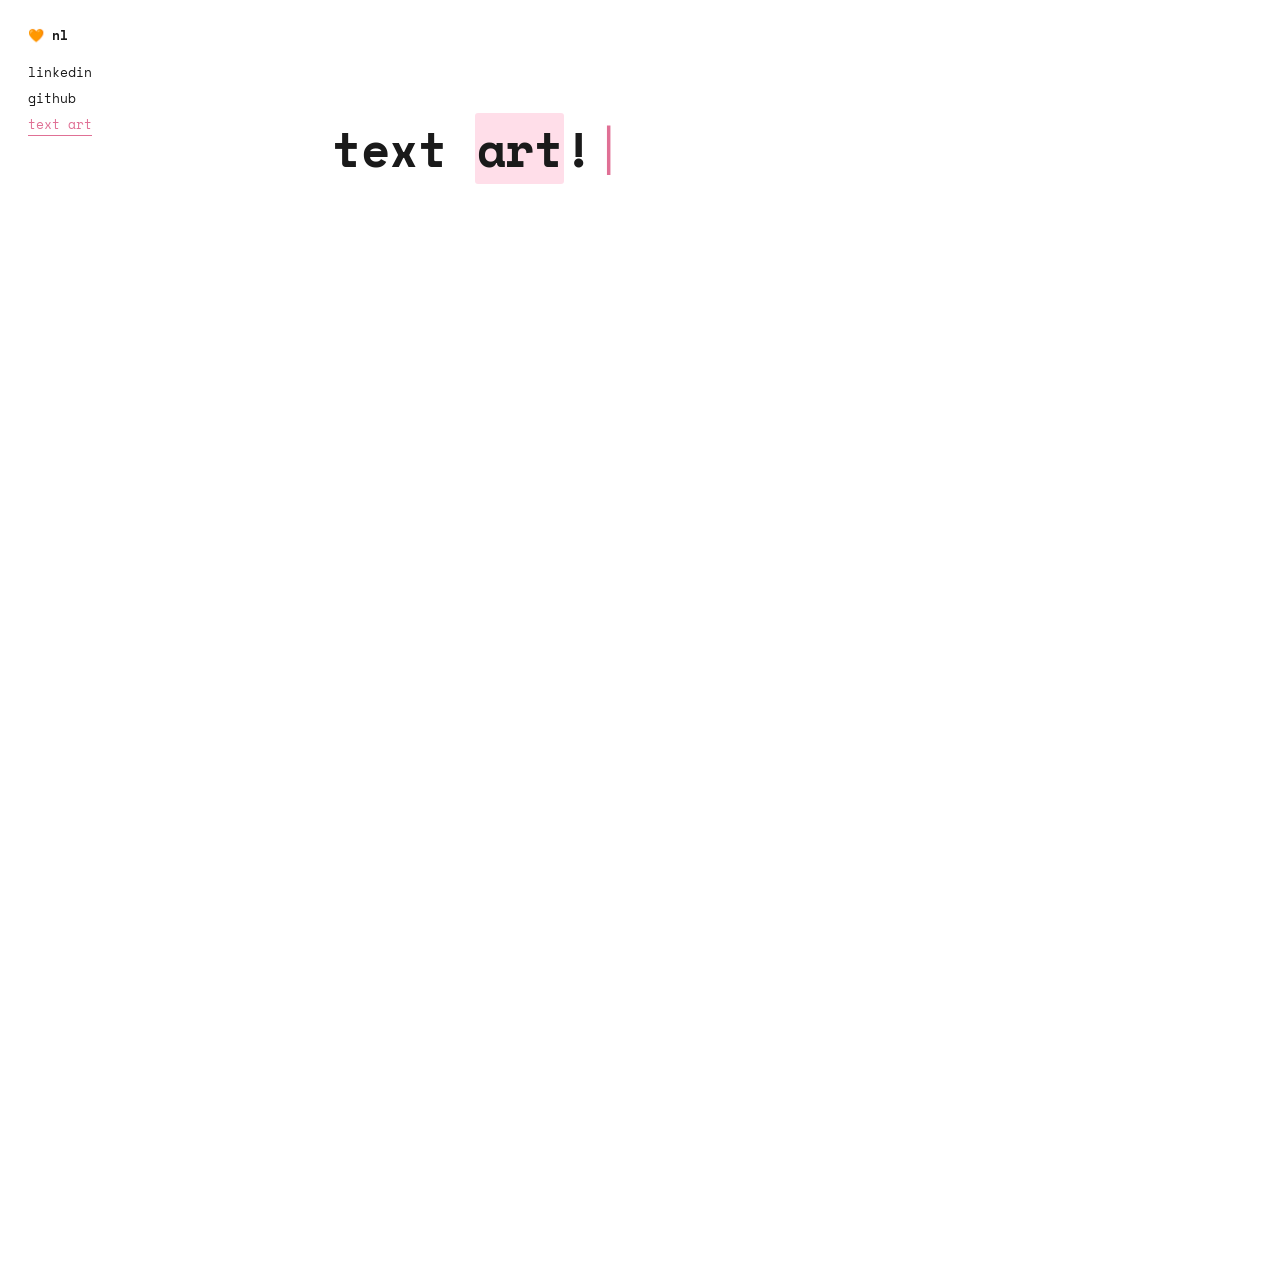
==== textart.html @ b740d932 "website basic assets and structure" ====
<!DOCTYPE html>
<html lang="en">
<head>
  <meta charset="UTF-8" />
  <meta name="viewport" content="width=device-width, initial-scale=1.0" />
  <title>nicole — text art</title>
  <link rel="preconnect" href="https://fonts.googleapis.com" />
  <link rel="preconnect" href="https://fonts.gstatic.com" crossorigin />
  <link href="https://fonts.googleapis.com/css2?family=Space+Mono:ital,wght@0,400;0,700;1,400&display=swap" rel="stylesheet" />
  <link rel="stylesheet" href="style.css" />
  <link rel="stylesheet" href="textart.css" />
</head>
<body>

  <!-- Top-left nav -->
  <nav class="side-nav">
    <div class="logo"><a href="index.html"><span>🧡 nl</span></a></div>
    <ul>
      <li><a href="https://www.linkedin.com/in/nicole-lu-/" target="_blank">linkedin</a></li>
      <li><a href="https://github.com/nxcole18" target="_blank">github</a></li>
      <li><a href="textart.html" class="nav-active">text art</a></li>
    </ul>
  </nav>

  

  <!-- Hero -->
  <main class="hero">
    <h1 class="title" aria-label="text art!">
      <span id="typewriter-text"></span><span class="cursor">|</span>
    </h1>

    <section class="currently fade-in">
      <p class="section-label">what's this?</p>
      <ul>
        <li>✏️ a little corner for cute text art i've collected</li>
        <li>🌙 ascii art, unicode doodles, and typed feelings</li>
        <li>🎀 click any piece to copy it to your clipboard!</li>
      </ul>
    </section>
  </main>

  <!-- Gallery -->
  <section class="art-gallery fade-in">
    <h2 class="projects-header">MY COLLECTION</h2>

    <div class="art-grid">

      <button class="art-card" data-art="(˶ᵔ ᵕ ᵔ˶)" aria-label="copy art">
        <pre class="art-pre">(˶ᵔ ᵕ ᵔ˶)</pre>
        <span class="art-label">happy face</span>
        <span class="copy-hint">click to copy</span>
      </button>

      <button class="art-card" data-art="
 /\_____/\
(  o   o  )
(  =^.^=  )
 (  '--'  )" aria-label="copy art">
        <pre class="art-pre"> /\_____/\
(  o   o  )
(  =^.^=  )
 (  '--'  )</pre>
        <span class="art-label">orange cat</span>
        <span class="copy-hint">click to copy</span>
      </button>

      <button class="art-card" data-art="☆₊° . ★ ·˚ ༘ ☽ ✦ ·˚ ₊✧" aria-label="copy art">
        <pre class="art-pre">☆₊° . ★ ·˚ ༘ ☽ ✦ ·˚ ₊✧</pre>
        <span class="art-label">night sky</span>
        <span class="copy-hint">click to copy</span>
      </button>

      <button class="art-card" data-art="
    .-~~~-.
  .(       ).
 (___._____)
  ' ' ' ' '" aria-label="copy art">
        <pre class="art-pre">    .-~~~-.
  .(       ).
 (___._____)
  ' ' ' ' '</pre>
        <span class="art-label">pretty sky</span>
        <span class="copy-hint">click to copy</span>
      </button>

      <button class="art-card" data-art="♩ ♪ ♫ ♬ ♩ ♪ ♫" aria-label="copy art">
        <pre class="art-pre">♩ ♪ ♫ ♬ ♩ ♪ ♫</pre>
        <span class="art-label">music notes</span>
        <span class="copy-hint">click to copy</span>
      </button>

      <button class="art-card" data-art="
·˚ ༘ ₊˚ˑ
  ✦ · ˚
˚ · ✦ ˑ˚
  ₊˚ ·˚" aria-label="copy art">
        <pre class="art-pre">·˚ ༘ ₊˚ˑ
  ✦ · ˚
˚ · ✦ ˑ˚
  ₊˚ ·˚</pre>
        <span class="art-label">starfield</span>
        <span class="copy-hint">click to copy</span>
      </button>

      <button class="art-card" data-art="
  _____
 |     |
 | UBC |
 |_____|
   | |
  _|_|_" aria-label="copy art">
        <pre class="art-pre">  _____
 |     |
 | UBC |
 |_____|
   | |
  _|_|_</pre>
        <span class="art-label">ubc building</span>
        <span class="copy-hint">click to copy</span>
      </button>

      <button class="art-card" data-art="(っ◔◡◔)っ ♥" aria-label="copy art">
        <pre class="art-pre">(っ◔◡◔)っ ♥</pre>
        <span class="art-label">giving heart</span>
        <span class="copy-hint">click to copy</span>
      </button>

      <button class="art-card" data-art="
  *    .  *
.   *   .
  .   *
*   .    *" aria-label="copy art">
        <pre class="art-pre">  *    .  *
.   *   .
  .   *
*   .    *</pre>
        <span class="art-label">scattered stars</span>
        <span class="copy-hint">click to copy</span>
      </button>

    </div>
  </section>

  <!-- Toast notification -->
  <div class="toast" id="toast">✓ copied to clipboard!</div>

  <script src="textart.js"></script>
</body>
</html>
---- style.css ----
/* ── Variables ─────────────────────────────────────────── */
:root {
  --bg: #ffffff;
  --text: #1a1a1a;
  --muted: #555;
  --pink: #f9c0d0;
  --pink-highlight: rgba(255, 182, 206, 0.45);
  --pink-dark: #e07095;
  --tag-bg: #fff;
  --tag-border: #ccc;
  --card-bg: #fafaf8;
  --card-border: #e8e5e0;
  --projects-bg: #ffffff;
  --font: 'Space Mono', 'Courier New', monospace;
}

/* ── Reset ─────────────────────────────────────────────── */
*, *::before, *::after { box-sizing: border-box; margin: 0; padding: 0; }

html { scroll-behavior: smooth; }

body {
  font-family: var(--font);
  background: var(--bg);
  color: var(--text);
  min-height: 100vh;
  font-size: 14px;
  line-height: 1.7;
}

/* ── Side Nav ──────────────────────────────────────────── */
.side-nav {
  position: fixed;
  top: 24px;
  left: 28px;
  z-index: 100;
  display: flex;
  flex-direction: column;
  gap: 10px;
}

.logo {
  font-size: 13px;
  font-weight: 700;
  color: var(--text);
  display: flex;
  align-items: center;
  gap: 5px;
  margin-bottom: 4px;
}

.side-nav ul {
  list-style: none;
  display: flex;
  flex-direction: column;
  gap: 2px;
}

.side-nav a {
  color: var(--text);
  text-decoration: none;
  font-size: 13px;
  position: relative;
  display: inline-block;
  transition: color 0.2s;
}

.side-nav a::after {
  content: '';
  position: absolute;
  bottom: -1px;
  left: 0;
  width: 0;
  height: 1px;
  background: var(--pink-dark);
  transition: width 0.25s ease;
}

.side-nav a:hover { color: var(--pink-dark); }
.side-nav a:hover::after { width: 100%; }

/* ── Hero ──────────────────────────────────────────────── */
.hero {
  max-width: 680px;
  margin: 0 auto;
  padding: 120px 32px 80px;
}

/* ── Typewriter Title ──────────────────────────────────── */
.title {
  font-size: clamp(2rem, 5vw, 3rem);
  font-weight: 700;
  line-height: 1.2;
  letter-spacing: -0.01em;
  margin-bottom: 40px;
  min-height: 1.3em;
}

.title .nicole-highlight {
  background: var(--pink-highlight);
  border-radius: 3px;
  padding: 0 2px;
}

.cursor {
  display: inline-block;
  color: var(--pink-dark);
  font-weight: 400;
  animation: blink 0.9s step-end infinite;
  margin-left: 1px;
}

.cursor.done {
  animation: none;
  opacity: 0;
}

@keyframes blink {
  0%, 100% { opacity: 1; }
  50%       { opacity: 0; }
}

/* ── Currently & Inspired ───────────────────────────────── */
.section-label {
  font-weight: 700;
  font-size: 13px;
  letter-spacing: 0.02em;
  margin-bottom: 10px;
  color: var(--text);
}

.currently {
  margin-bottom: 32px;
}

.currently ul {
  list-style: none;
  display: flex;
  flex-direction: column;
  gap: 6px;
}

.currently li {
  font-size: 13px;
  color: var(--muted);
  padding-left: 4px;
}

.inspired {
  margin-bottom: 32px;
}

.tags {
  display: flex;
  flex-wrap: wrap;
  gap: 8px;
}

.tag {
  border: 1px solid var(--tag-border);
  border-radius: 999px;
  padding: 5px 14px;
  font-size: 12px;
  color: var(--text);
  background: var(--tag-bg);
  transition: background 0.2s, border-color 0.2s;
  cursor: default;
}

.tag:hover {
  background: var(--pink-highlight);
  border-color: var(--pink-dark);
}

.outro {
  font-size: 13px;
  margin-bottom: 18px;
}

.deco {
  font-size: 18px;
  color: var(--pink-dark);
  letter-spacing: 4px;
  opacity: 0.75;
}

/* ── Fade-in ───────────────────────────────────────────── */
.fade-in {
  opacity: 0;
  transform: translateY(12px);
  transition: opacity 0.6s ease, transform 0.6s ease;
}

.fade-in.visible {
  opacity: 1;
  transform: none;
}

/* ── Projects ──────────────────────────────────────────── */
.projects {
  background: var(--projects-bg);
  padding: 64px 32px 80px;
}

.projects-header {
  font-size: 13px;
  font-weight: 700;
  letter-spacing: 0.12em;
  color: var(--text);
  text-align: center;
  margin-bottom: 52px;
  opacity: 0.7;
}

.project-card {
  display: grid;
  grid-template-columns: 1fr 1fr;
  gap: 40px;
  align-items: center;
  max-width: 860px;
  margin: 0 auto 56px;
  text-decoration: none;
  color: inherit;
  background: var(--card-bg);
  border: 1px solid var(--card-border);
  border-radius: 16px;
  padding: 24px;
  transition: transform 0.25s ease, box-shadow 0.25s ease;
}

.project-card:hover {
  transform: translateY(-4px);
  box-shadow: 0 12px 40px rgba(0,0,0,0.08);
}

.project-image {
  border-radius: 12px;
  aspect-ratio: 4/3;
  position: relative;
  overflow: hidden;
}

.watsonx-bg {
  background: linear-gradient(135deg, #a8c8ff 0%, #3a7bd5 50%, #1a3faf 100%);
}

.eden-bg {
  background: linear-gradient(135deg, #2d5a3d 0%, #1a3a27 60%, #0f2318 100%);
}

.ibm-badge {
  position: absolute;
  bottom: 12px;
  right: 12px;
  background: rgba(255,255,255,0.9);
  color: #1a1a1a;
  font-weight: 700;
  font-size: 11px;
  letter-spacing: 0.1em;
  padding: 4px 10px;
  border-radius: 6px;
}

.project-info {
  position: relative;
}

.project-info h3 {
  font-size: 1.8rem;
  font-weight: 700;
  letter-spacing: -0.02em;
  margin-bottom: 8px;
  line-height: 1;
}

.arrow {
  font-size: 1.2rem;
  color: var(--muted);
  font-weight: 400;
  transition: color 0.2s;
}

.project-card:hover .arrow { color: var(--pink-dark); }

.project-tags {
  font-size: 10px;
  letter-spacing: 0.1em;
  color: var(--muted);
  margin-bottom: 14px;
  font-weight: 700;
}

.project-desc {
  font-size: 13px;
  color: var(--text);
  margin-bottom: 14px;
  line-height: 1.6;
}

.project-stat {
  font-size: 12px;
  color: var(--muted);
  line-height: 1.5;
}

.star {
  position: absolute;
  top: 0;
  right: 0;
  font-size: 20px;
  color: #f5c518;
}

/* ── Responsive ────────────────────────────────────────── */
@media (max-width: 680px) {
  .side-nav {
    position: static;
    padding: 20px 20px 0;
    flex-direction: row;
    align-items: center;
    gap: 20px;
  }

  .side-nav ul {
    flex-direction: row;
    gap: 14px;
  }

  .hero {
    padding: 40px 20px 60px;
  }

  .project-card {
    grid-template-columns: 1fr;
  }

  .project-image {
    aspect-ratio: 16/9;
  }
}
---- textart.css ----
/* ── Text Art Page Extras ──────────────────────────────── */

/* Make logo a link */
.logo a {
  text-decoration: none;
  color: inherit;
  display: flex;
  align-items: center;
  gap: 5px;
}
.logo a:hover { color: var(--pink-dark); }
.logo a::after { display: none; }

/* Active nav link */
.nav-active {
  color: var(--pink-dark) !important;
}
.nav-active::after {
  width: 100% !important;
}

/* ── Art Gallery ───────────────────────────────────────── */
.art-gallery {
  background: var(--projects-bg);
  padding: 64px 32px 80px;
}

.art-grid {
  display: grid;
  grid-template-columns: repeat(auto-fill, minmax(220px, 1fr));
  gap: 20px;
  max-width: 860px;
  margin: 0 auto;
}

/* ── Art Card ──────────────────────────────────────────── */
.art-card {
  background: var(--card-bg);
  border: 1px solid var(--card-border);
  border-radius: 14px;
  padding: 24px 20px 18px;
  cursor: pointer;
  text-align: left;
  font-family: var(--font);
  display: flex;
  flex-direction: column;
  gap: 10px;
  transition: transform 0.2s ease, box-shadow 0.2s ease, border-color 0.2s ease;
  position: relative;
  overflow: hidden;
}

.art-card:hover {
  transform: translateY(-4px);
  box-shadow: 0 10px 32px rgba(0,0,0,0.08);
  border-color: var(--pink-dark);
}

.art-card:active {
  transform: translateY(-1px);
}

/* Pink shimmer on hover */
.art-card::before {
  content: '';
  position: absolute;
  inset: 0;
  background: var(--pink-highlight);
  opacity: 0;
  transition: opacity 0.2s ease;
  border-radius: inherit;
  pointer-events: none;
}
.art-card:hover::before { opacity: 1; }

.art-pre {
  font-family: var(--font);
  font-size: 12px;
  line-height: 1.6;
  color: var(--text);
  white-space: pre;
  position: relative;
  z-index: 1;
}

.art-label {
  font-size: 11px;
  font-weight: 700;
  letter-spacing: 0.08em;
  color: var(--muted);
  text-transform: lowercase;
  position: relative;
  z-index: 1;
}

.copy-hint {
  font-size: 10px;
  color: var(--pink-dark);
  opacity: 0;
  transition: opacity 0.2s ease;
  position: relative;
  z-index: 1;
}
.art-card:hover .copy-hint { opacity: 1; }

/* Copied state */
.art-card.copied {
  border-color: var(--pink-dark);
}
.art-card.copied .copy-hint {
  opacity: 1;
  content: '✓ copied!';
}

/* ── Toast ─────────────────────────────────────────────── */
.toast {
  position: fixed;
  bottom: 32px;
  left: 50%;
  transform: translateX(-50%) translateY(20px);
  background: var(--text);
  color: #fff;
  font-family: var(--font);
  font-size: 12px;
  padding: 10px 20px;
  border-radius: 999px;
  opacity: 0;
  pointer-events: none;
  transition: opacity 0.25s ease, transform 0.25s ease;
  z-index: 999;
}

.toast.show {
  opacity: 1;
  transform: translateX(-50%) translateY(0);
}

/* ── Responsive ────────────────────────────────────────── */
@media (max-width: 480px) {
  .art-grid {
    grid-template-columns: 1fr 1fr;
  }
}
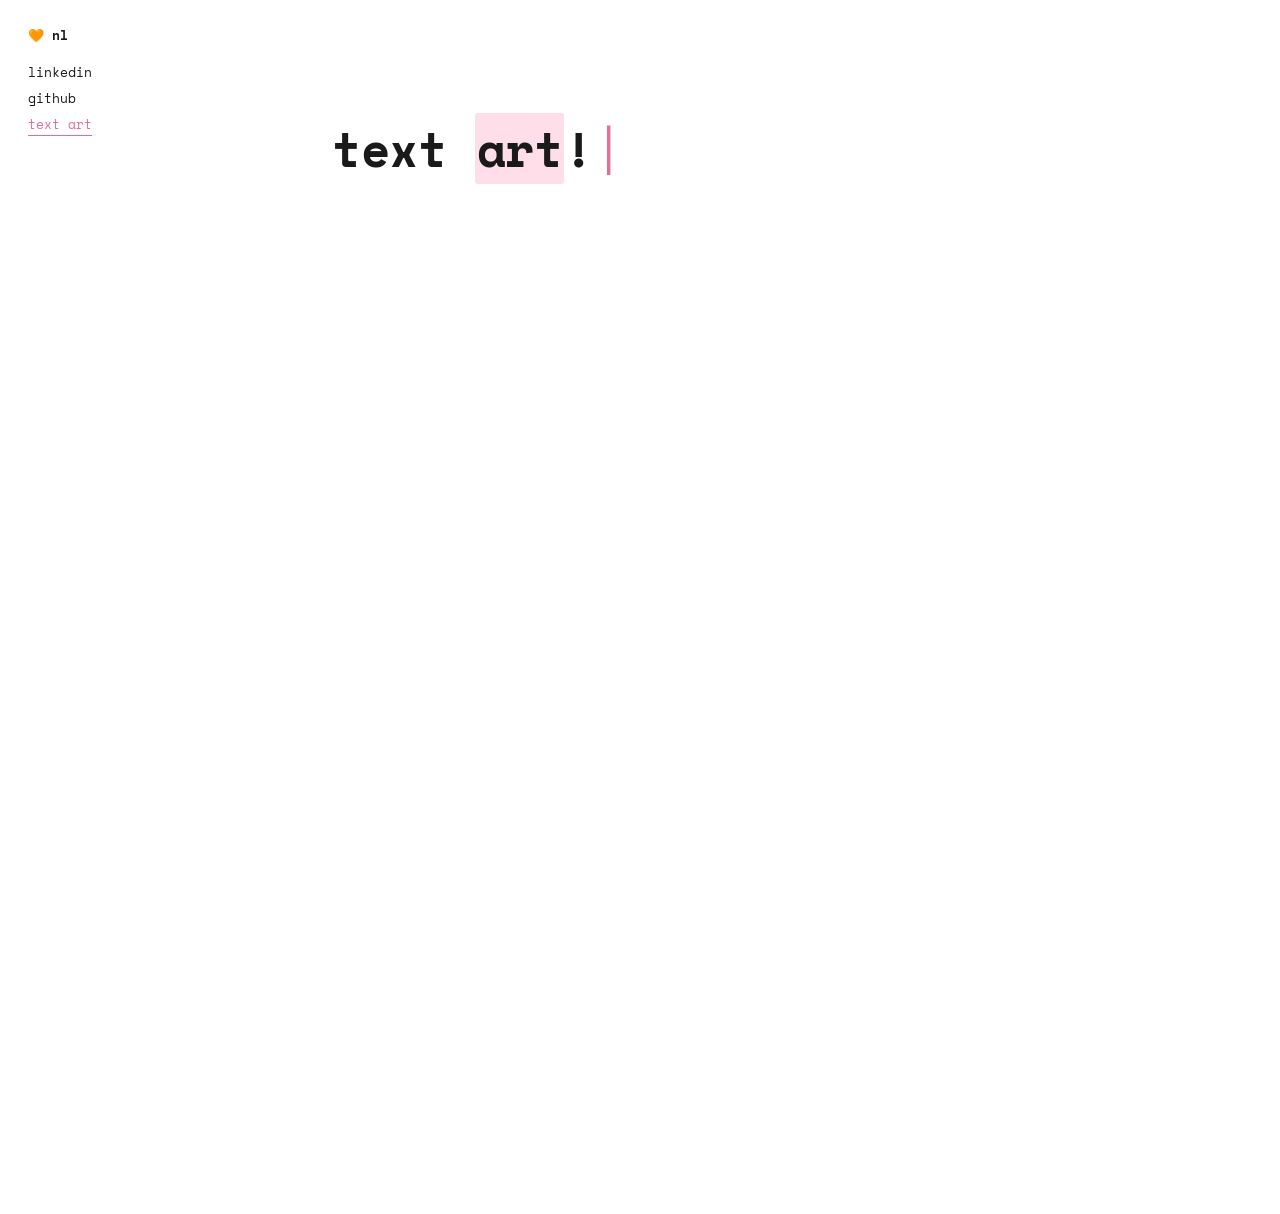
==== commit 094fe069: "title changes" ====
--- a/textart.html
+++ b/textart.html
@@ -3,7 +3,7 @@
 <head>
   <meta charset="UTF-8" />
   <meta name="viewport" content="width=device-width, initial-scale=1.0" />
-  <title>nicole — text art</title>
+  <title>🧡 nicole's text art collection</title>
   <link rel="preconnect" href="https://fonts.googleapis.com" />
   <link rel="preconnect" href="https://fonts.gstatic.com" crossorigin />
   <link href="https://fonts.googleapis.com/css2?family=Space+Mono:ital,wght@0,400;0,700;1,400&display=swap" rel="stylesheet" />
--- a/style.css
+++ b/style.css
@@ -199,7 +199,7 @@
 /* ── Projects ──────────────────────────────────────────── */
 .projects {
   background: var(--projects-bg);
-  padding: 64px 32px 80px;
+  padding: 10px 32px 80px;
 }
 
 .projects-header {
--- a/textart.css
+++ b/textart.css
@@ -22,7 +22,7 @@
 /* ── Art Gallery ───────────────────────────────────────── */
 .art-gallery {
   background: var(--projects-bg);
-  padding: 64px 32px 80px;
+  padding: 10px 32px 80px;
 }
 
 .art-grid {
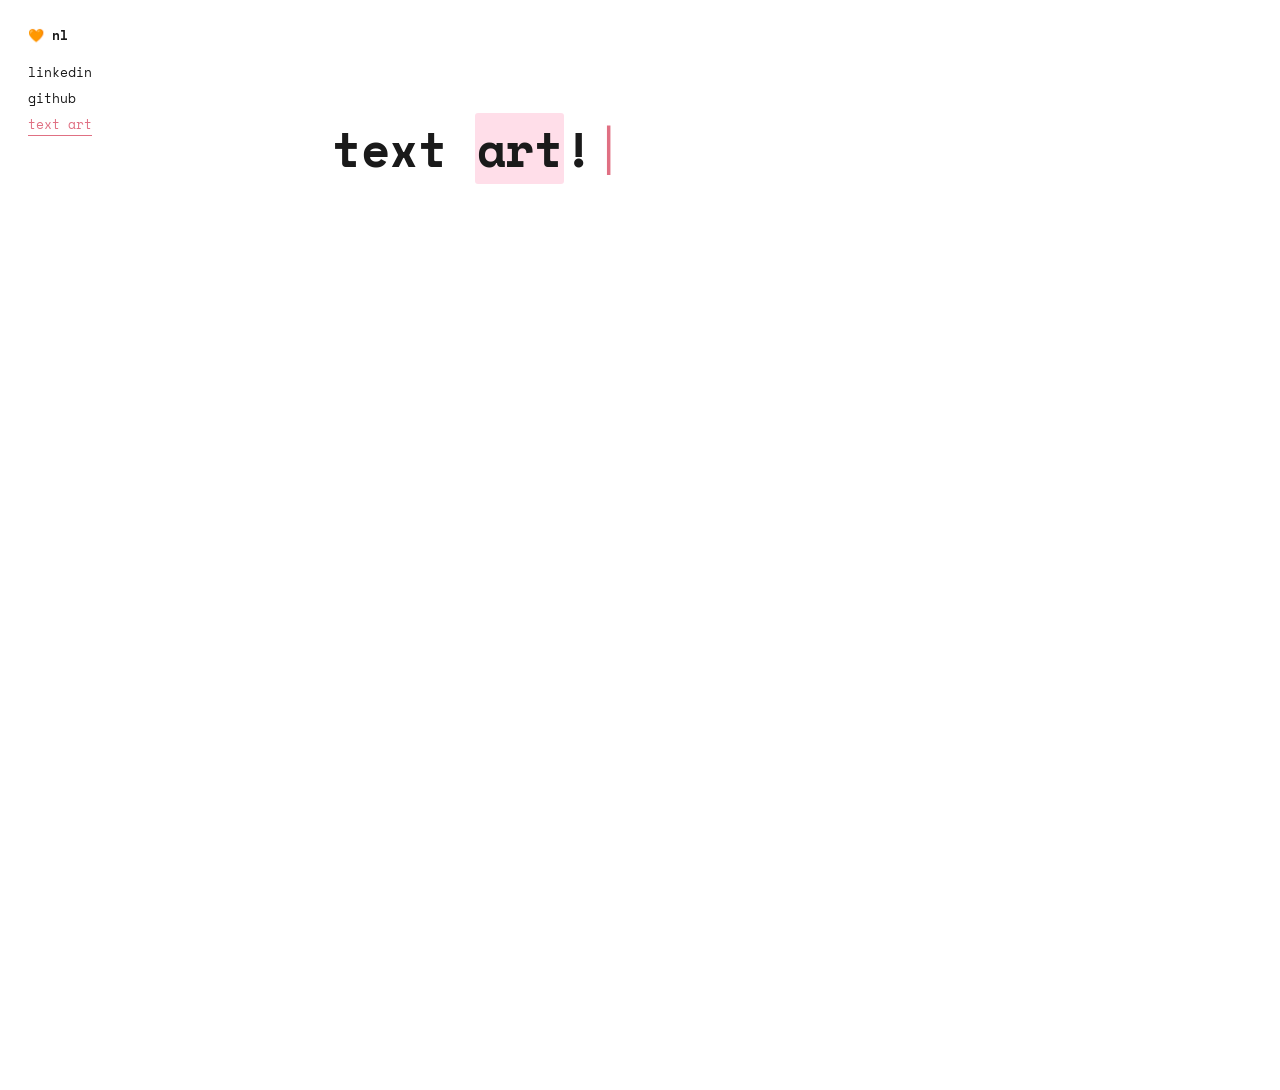
==== commit 247e7af7: "1. added floating photos + lightbox view, 2. updated text arts" ====
--- a/textart.html
+++ b/textart.html
@@ -3,7 +3,8 @@
 <head>
   <meta charset="UTF-8" />
   <meta name="viewport" content="width=device-width, initial-scale=1.0" />
-  <title>🧡 nicole's text art collection</title>
+  <title>nicole's text art collection</title>
+  <link rel="icon" href="data:image/svg+xml,<svg xmlns='http://www.w3.org/2000/svg' viewBox='0 0 100 100'><text y='.9em' font-size='85'>🧡</text></svg>">
   <link rel="preconnect" href="https://fonts.googleapis.com" />
   <link rel="preconnect" href="https://fonts.gstatic.com" crossorigin />
   <link href="https://fonts.googleapis.com/css2?family=Space+Mono:ital,wght@0,400;0,700;1,400&display=swap" rel="stylesheet" />
@@ -33,9 +34,9 @@
     <section class="currently fade-in">
       <p class="section-label">what's this?</p>
       <ul>
-        <li>✏️ a little corner for cute text art i've collected</li>
-        <li>🌙 ascii art, unicode doodles, and typed feelings</li>
-        <li>🎀 click any piece to copy it to your clipboard!</li>
+        <li>🖼️ a little corner for cute text art i've collected</li>
+        <li>✏️ ascii art, unicode doodles, and typed feelings</li>
+        <li>🧡 click any piece to copy it to your clipboard!</li>
       </ul>
     </section>
   </main>
@@ -46,96 +47,64 @@
 
     <div class="art-grid">
 
-      <button class="art-card" data-art="(˶ᵔ ᵕ ᵔ˶)" aria-label="copy art">
-        <pre class="art-pre">(˶ᵔ ᵕ ᵔ˶)</pre>
-        <span class="art-label">happy face</span>
+      <button class="art-card" data-art="🐻☕🧸🍰🧋🍪" aria-label="copy art">
+        <pre class="art-pre">🐻☕🧸🍰🧋🍪</pre>
+        <span class="art-label">pure coziness</span>
+        <span class="copy-hint">click to copy</span>
+      </button>
+
+      <button class="art-card" data-art="‧˚‧ฅ≽(•⩊ •マ≼" aria-label="copy art">
+        <pre class="art-pre">‧˚‧ฅ≽(•⩊ •マ≼</pre>
+        <span class="art-label">mi gatito</span>
+        <span class="copy-hint">click to copy</span>
+      </button>
+
+      <button class="art-card" data-art="☆₊°⭒˚.⋆🔭" aria-label="copy art">
+        <pre class="art-pre">☆₊°⭒˚.⋆🔭</pre>
+        <span class="art-label">stargazing</span>
+        <span class="copy-hint">click to copy</span>
+      </button>
+
+      <button class="art-card" data-art="✧｡٩(ˊᗜˋ )و✧*｡" aria-label="copy art">
+        <pre class="art-pre">✧｡٩(ˊᗜˋ )و✧*｡</pre>
+        <span class="art-label">dancing queen</span>
+        <span class="copy-hint">click to copy</span>
+      </button>
+
+      <button class="art-card" data-art="🐬˚˖𓍢 🐋✧˚.🐟⋆" aria-label="copy art">
+        <pre class="art-pre">🐬˚˖𓍢 🐋✧˚.🐟⋆</pre>
+        <span class="art-label">marine frens</span>
         <span class="copy-hint">click to copy</span>
       </button>
 
       <button class="art-card" data-art="
- /\_____/\
-(  o   o  )
-(  =^.^=  )
- (  '--'  )" aria-label="copy art">
-        <pre class="art-pre"> /\_____/\
-(  o   o  )
-(  =^.^=  )
- (  '--'  )</pre>
-        <span class="art-label">orange cat</span>
-        <span class="copy-hint">click to copy</span>
-      </button>
-
-      <button class="art-card" data-art="☆₊° . ★ ·˚ ༘ ☽ ✦ ·˚ ₊✧" aria-label="copy art">
-        <pre class="art-pre">☆₊° . ★ ·˚ ༘ ☽ ✦ ·˚ ₊✧</pre>
+·˚ ☽ ₊˚ˑ
+  ✦ · ˚
+˚ · ✦ ˑ˚
+  ₊˚ ·˚" aria-label="copy art">
+        <pre class="art-pre">·˚ ☽ ₊˚ˑ
+  ✦ · ˚
+˚ · ✦ ˑ˚
+  ₊˚ ·˚</pre>
         <span class="art-label">night sky</span>
         <span class="copy-hint">click to copy</span>
       </button>
 
-      <button class="art-card" data-art="
-    .-~~~-.
-  .(       ).
- (___._____)
-  ' ' ' ' '" aria-label="copy art">
-        <pre class="art-pre">    .-~~~-.
-  .(       ).
- (___._____)
-  ' ' ' ' '</pre>
-        <span class="art-label">pretty sky</span>
-        <span class="copy-hint">click to copy</span>
-      </button>
-
-      <button class="art-card" data-art="♩ ♪ ♫ ♬ ♩ ♪ ♫" aria-label="copy art">
-        <pre class="art-pre">♩ ♪ ♫ ♬ ♩ ♪ ♫</pre>
-        <span class="art-label">music notes</span>
-        <span class="copy-hint">click to copy</span>
-      </button>
-
-      <button class="art-card" data-art="
-·˚ ༘ ₊˚ˑ
-  ✦ · ˚
-˚ · ✦ ˑ˚
-  ₊˚ ·˚" aria-label="copy art">
-        <pre class="art-pre">·˚ ༘ ₊˚ˑ
-  ✦ · ˚
-˚ · ✦ ˑ˚
-  ₊˚ ·˚</pre>
-        <span class="art-label">starfield</span>
-        <span class="copy-hint">click to copy</span>
-      </button>
-
-      <button class="art-card" data-art="
-  _____
- |     |
- | UBC |
- |_____|
-   | |
-  _|_|_" aria-label="copy art">
-        <pre class="art-pre">  _____
- |     |
- | UBC |
- |_____|
-   | |
-  _|_|_</pre>
-        <span class="art-label">ubc building</span>
+      <button class="art-card" data-art="✨🌅🧡🫧🌤️" aria-label="copy art">
+        <pre class="art-pre">✨🌅🧡🫧🌤️</pre>
+        <span class="art-label">sunset</span>
         <span class="copy-hint">click to copy</span>
       </button>
 
       <button class="art-card" data-art="(っ◔◡◔)っ ♥" aria-label="copy art">
         <pre class="art-pre">(っ◔◡◔)っ ♥</pre>
-        <span class="art-label">giving heart</span>
+        <span class="art-label">sharing luv</span>
         <span class="copy-hint">click to copy</span>
       </button>
 
-      <button class="art-card" data-art="
-  *    .  *
-.   *   .
-  .   *
-*   .    *" aria-label="copy art">
-        <pre class="art-pre">  *    .  *
-.   *   .
-  .   *
-*   .    *</pre>
-        <span class="art-label">scattered stars</span>
+      <button class="art-card" data-art="‧₊˚𝄞⨾💿✮˚.⋆♫˚⊹˖" aria-label="copy art">
+        <pre class="art-pre">‧₊˚𝄞⨾💿✮˚.⋆♫˚⊹˖</pre>
+        <span class="art-label">listening to music</span>
         <span class="copy-hint">click to copy</span>
       </button>
 
--- a/style.css
+++ b/style.css
@@ -3,9 +3,9 @@
   --bg: #ffffff;
   --text: #1a1a1a;
   --muted: #555;
-  --pink: #f9c0d0;
+  --pink: #f9c0cc;
   --pink-highlight: rgba(255, 182, 206, 0.45);
-  --pink-dark: #e07095;
+  --pink-dark: #e07083;
   --tag-bg: #fff;
   --tag-border: #ccc;
   --card-bg: #fafaf8;
@@ -240,11 +240,11 @@
   overflow: hidden;
 }
 
-.watsonx-bg {
+.alpha-bg {
   background: linear-gradient(135deg, #a8c8ff 0%, #3a7bd5 50%, #1a3faf 100%);
 }
 
-.eden-bg {
+.beta-bg {
   background: linear-gradient(135deg, #2d5a3d 0%, #1a3a27 60%, #0f2318 100%);
 }
 
@@ -338,3 +338,160 @@
     aspect-ratio: 16/9;
   }
 }
+
+/* ── Scattered Photos ──────────────────────────────────── */
+.photo-scatter {
+  position: absolute;
+  top: 0;
+  left: 0;
+  width: 100%;
+  height: 700px;
+  pointer-events: none;
+  z-index: 10;
+}
+ 
+body { position: relative; }
+ 
+.scatter-photo {
+  position: absolute;
+  background: none;
+  border: none;
+  padding: 0;
+  cursor: pointer;
+  pointer-events: all;
+  display: flex;
+  flex-direction: column;
+  align-items: center;
+  gap: 5px;
+  transition: transform 0.2s ease, filter 0.2s ease;
+  animation: photoFadeIn 5s ease forwards;
+  opacity: 0;
+  filter: drop-shadow(0 2px 8px rgba(0,0,0,0.12));
+}
+
+@keyframes photoFadeIn {
+  from { opacity: 0; transform: translateY(8px); }
+  to   { opacity: 1; transform: translateY(0); }
+}
+ 
+.scatter-photo:hover {
+  filter: drop-shadow(0 6px 16px rgba(0,0,0,0.18));
+  z-index: 20;
+}
+ 
+.photo-placeholder {
+  width: 110px;
+  height: 110px;
+  border-radius: 6px;
+  object-fit: cover;
+  display: block;
+  border: 2px solid rgba(255,255,255,0.8);
+}
+ 
+.scatter-photo img {
+  width: 110px;
+  height: 110px;
+  border-radius: 6px;
+  object-fit: cover;
+  display: block;
+  border: 2px solid rgba(255,255,255,0.9);
+}
+ 
+/* Placeholder colors for photo files */
+.p1 { background: linear-gradient(135deg, #d4e8b0, #a8c878); }
+.p2 { background: linear-gradient(135deg, #f5d6c8, #e8a898); }
+.p3 { background: linear-gradient(135deg, #b8d8f0, #78b8e8); }
+.p4 { background: linear-gradient(135deg, #d8c8f0, #b898e0); }
+.p5 { background: linear-gradient(135deg, #f0e8b8, #e0c878); }
+ 
+.photo-label {
+  font-family: var(--font);
+  font-size: 10px;
+  color: var(--muted);
+  letter-spacing: 0.02em;
+  opacity: 0.7;
+  white-space: nowrap;
+}
+ 
+/* ── Lightbox ──────────────────────────────────────────── */
+.lightbox {
+  position: fixed;
+  inset: 0;
+  background: rgba(0, 0, 0, 0.55);
+  backdrop-filter: blur(6px);
+  -webkit-backdrop-filter: blur(6px);
+  z-index: 1000;
+  display: flex;
+  align-items: center;
+  justify-content: center;
+  opacity: 0;
+  pointer-events: none;
+  transition: opacity 0.25s ease;
+}
+ 
+.lightbox.open {
+  opacity: 1;
+  pointer-events: all;
+}
+ 
+.lightbox-inner {
+  transform: scale(0.92);
+  transition: transform 0.25s ease;
+}
+ 
+.lightbox.open .lightbox-inner {
+  transform: scale(1);
+}
+ 
+.lightbox-frame {
+  background: #fff;
+  border-radius: 10px;
+  overflow: hidden;
+  box-shadow: 0 24px 80px rgba(0,0,0,0.25);
+  display: flex;
+  flex-direction: column;
+  max-width: 90vw;
+  max-height: 85vh;
+}
+ 
+.lightbox-frame img {
+  display: block;
+  max-width: 80vw;
+  max-height: 75vh;
+  object-fit: contain;
+}
+ 
+.lightbox-label {
+  font-family: var(--font);
+  font-size: 11px;
+  color: var(--muted);
+  padding: 8px 14px;
+  border-top: 1px solid var(--card-border);
+  background: #fafaf8;
+}
+ 
+.lightbox-close {
+  position: fixed;
+  top: 20px;
+  right: 24px;
+  background: #fff;
+  border: none;
+  border-radius: 50%;
+  width: 36px;
+  height: 36px;
+  font-size: 14px;
+  cursor: pointer;
+  display: flex;
+  align-items: center;
+  justify-content: center;
+  color: var(--text);
+  box-shadow: 0 2px 12px rgba(0,0,0,0.15);
+  transition: background 0.2s, transform 0.2s;
+  font-family: var(--font);
+  z-index: 1001;
+}
+ 
+.lightbox-close:hover {
+  background: rgba(255, 182, 206, 0.45);
+  transform: scale(1.1);
+}
--- a/textart.css
+++ b/textart.css
@@ -75,7 +75,7 @@
 
 .art-pre {
   font-family: var(--font);
-  font-size: 12px;
+  font-size: 15px;
   line-height: 1.6;
   color: var(--text);
   white-space: pre;
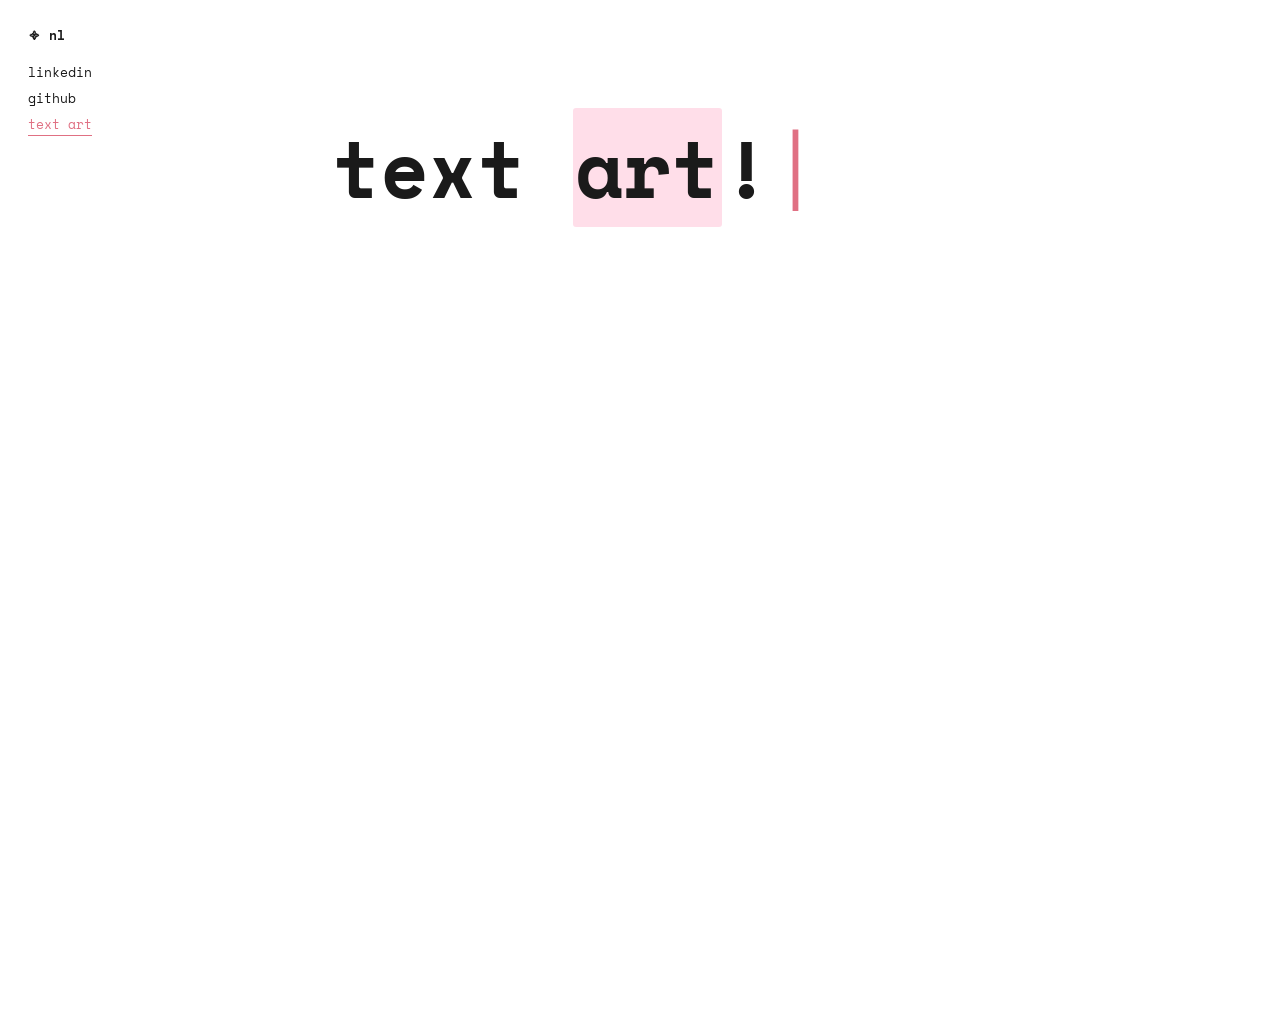
==== commit 7c54f115: "1. landing page changes to name title, 2. addition of line art divider, 3. side nav change" ====
--- a/textart.html
+++ b/textart.html
@@ -4,7 +4,7 @@
   <meta charset="UTF-8" />
   <meta name="viewport" content="width=device-width, initial-scale=1.0" />
   <title>nicole's text art collection</title>
-  <link rel="icon" href="data:image/svg+xml,<svg xmlns='http://www.w3.org/2000/svg' viewBox='0 0 100 100'><text y='.9em' font-size='85'>🧡</text></svg>">
+  <link rel="icon" href="data:image/svg+xml,<svg xmlns='http://www.w3.org/2000/svg' viewBox='0 0 100 100'><text y='0.9em' font-size='100'>᯽</text></svg>">
   <link rel="preconnect" href="https://fonts.googleapis.com" />
   <link rel="preconnect" href="https://fonts.gstatic.com" crossorigin />
   <link href="https://fonts.googleapis.com/css2?family=Space+Mono:ital,wght@0,400;0,700;1,400&display=swap" rel="stylesheet" />
@@ -15,7 +15,7 @@
 
   <!-- Top-left nav -->
   <nav class="side-nav">
-    <div class="logo"><a href="index.html"><span>🧡 nl</span></a></div>
+    <div class="logo"><a href="index.html"><span>᯽ nl</span></a></div>
     <ul>
       <li><a href="https://www.linkedin.com/in/nicole-lu-/" target="_blank">linkedin</a></li>
       <li><a href="https://github.com/nxcole18" target="_blank">github</a></li>
@@ -27,7 +27,7 @@
 
   <!-- Hero -->
   <main class="hero">
-    <h1 class="title" aria-label="text art!">
+    <h1 class="title-text" aria-label="text art!">
       <span id="typewriter-text"></span><span class="cursor">|</span>
     </h1>
 
@@ -43,7 +43,7 @@
 
   <!-- Gallery -->
   <section class="art-gallery fade-in">
-    <h2 class="projects-header">MY COLLECTION</h2>
+    <h2 class="projects-header">my collection</h2>
 
     <div class="art-grid">
 
@@ -55,7 +55,7 @@
 
       <button class="art-card" data-art="‧˚‧ฅ≽(•⩊ •マ≼" aria-label="copy art">
         <pre class="art-pre">‧˚‧ฅ≽(•⩊ •マ≼</pre>
-        <span class="art-label">mi gatito</span>
+        <span class="art-label">gatito</span>
         <span class="copy-hint">click to copy</span>
       </button>
 
--- a/style.css
+++ b/style.css
@@ -40,7 +40,7 @@
 }
 
 .logo {
-  font-size: 13px;
+  font-size: 14px;
   font-weight: 700;
   color: var(--text);
   display: flex;
@@ -83,25 +83,48 @@
 .hero {
   max-width: 680px;
   margin: 0 auto;
-  padding: 120px 32px 80px;
+  padding: 120px 32px 0px;
 }
 
 /* ── Typewriter Title ──────────────────────────────────── */
 .title {
-  font-size: clamp(2rem, 5vw, 3rem);
-  font-weight: 700;
+  font-size: clamp(3rem, 12vw, 7rem);
+  font-weight: 600;
   line-height: 1.2;
   letter-spacing: -0.01em;
-  margin-bottom: 40px;
+  margin-bottom: 20px;
   min-height: 1.3em;
 }
 
-.title .nicole-highlight {
+.title-text {
+  font-size: clamp(2rem, 8vw, 5rem);
+  font-weight: 600;
+  line-height: 1.2;
+  letter-spacing: -0.01em;
+  margin-bottom: 20px;
+  min-height: 1.3em;
+}
+
+.title-text .nicole-highlight {
   background: var(--pink-highlight);
   border-radius: 3px;
   padding: 0 2px;
 }
 
+/* ── nicolelu Title ──────────────────────────────────── */
+.nicole-bold {
+  font-weight: 700;
+  color: var(--text);
+}
+ 
+.nicole-pink {
+  font-weight: 400;
+  color: var(--pink-dark);
+}
+ 
+/* Remove old highlight style (no longer used on index) */
+.nicole-highlight { background: none; }
+ 
 .cursor {
   display: inline-block;
   color: var(--pink-dark);
@@ -109,18 +132,18 @@
   animation: blink 0.9s step-end infinite;
   margin-left: 1px;
 }
-
+ 
 .cursor.done {
   animation: none;
   opacity: 0;
 }
-
+ 
 @keyframes blink {
   0%, 100% { opacity: 1; }
   50%       { opacity: 0; }
 }
 
-/* ── Currently & Inspired ───────────────────────────────── */
+/* ── Currently & Inspired By Sections ───────────────────────────────── */
 .section-label {
   font-weight: 700;
   font-size: 13px;
@@ -203,7 +226,7 @@
 }
 
 .projects-header {
-  font-size: 13px;
+  font-size: 14px;
   font-weight: 700;
   letter-spacing: 0.12em;
   color: var(--text);
@@ -245,7 +268,11 @@
 }
 
 .beta-bg {
-  background: linear-gradient(135deg, #2d5a3d 0%, #1a3a27 60%, #0f2318 100%);
+  background: linear-gradient(135deg, #4f8160 0%, #1a3a27 60%, #0f2318 100%);
+}
+
+.gamma-bg {
+  background: linear-gradient(135deg, #e9a7bd 0%, #cb829a 60%, #8f4d62 100%);
 }
 
 .ibm-badge {
@@ -305,8 +332,8 @@
 
 .star {
   position: absolute;
-  top: 0;
-  right: 0;
+  top: 20;
+  right: 100px;
   font-size: 20px;
   color: #f5c518;
 }
@@ -494,4 +521,126 @@
 .lightbox-close:hover {
   background: rgba(255, 182, 206, 0.45);
   transform: scale(1.1);
-}+}
+
+/* ── Music Player ──────────────────────────────────────── */
+.music-player {
+  position: fixed;
+  bottom: 24px;
+  right: 24px;
+  z-index: 200;
+  background: var(--bg);
+  border: 1px solid var(--card-border);
+  border-radius: 14px;
+  padding: 12px 16px 10px;
+  min-width: 200px;
+  box-shadow: 0 4px 24px rgba(0,0,0,0.10);
+  display: flex;
+  flex-direction: column;
+  gap: 4px;
+}
+ 
+.music-title {
+  font-family: var(--font);
+  font-size: 12px;
+  font-weight: 700;
+  color: var(--text);
+  margin: 0;
+  white-space: nowrap;
+  overflow: hidden;
+  text-overflow: ellipsis;
+  max-width: 180px;
+}
+ 
+.music-artist {
+  font-family: var(--font);
+  font-size: 11px;
+  color: var(--muted);
+  margin: 0;
+  white-space: nowrap;
+  overflow: hidden;
+  text-overflow: ellipsis;
+  max-width: 180px;
+}
+ 
+.music-progress-bar {
+  width: 100%;
+  height: 3px;
+  background: var(--card-border);
+  border-radius: 99px;
+  margin: 4px 0 2px;
+  overflow: hidden;
+  cursor: pointer;
+}
+ 
+.music-progress-fill {
+  height: 100%;
+  width: 0%;
+  background: var(--text);
+  border-radius: 99px;
+  transition: width 0.5s linear;
+}
+ 
+.music-controls {
+  display: flex;
+  align-items: center;
+  gap: 2px;
+  margin-top: 2px;
+}
+ 
+.music-btn {
+  background: none;
+  border: none;
+  cursor: pointer;
+  font-size: 16px;
+  color: var(--text);
+  padding: 4px 6px;
+  border-radius: 6px;
+  transition: background 0.15s, color 0.15s;
+  line-height: 1;
+  font-family: var(--font);
+}
+ 
+.music-btn:hover {
+  background: var(--pink-highlight);
+  color: var(--pink-dark);
+}
+ 
+.music-btn-play {
+  font-size: 18px;
+  padding: 4px 8px;
+}
+ 
+@media (max-width: 680px) {
+  .photo-scatter {
+    display: none;
+  }
+
+  .music-player {
+    display: none;
+  }
+}
+
+.lora-font {
+  font-family: "Lora", serif;
+  font-optical-sizing: auto;
+  font-weight: 500;
+  font-style: normal;
+}
+ 
+/* ── Line Art Divider ──────────────────────────────────── */
+.line-art-divider {
+  display: flex;
+  justify-content: center;
+  align-items: center;
+  padding: 0px 0 16px;
+  background: var(--bg);
+}
+ 
+.line-art-img {
+  display: block;
+  width: 100px;
+  height: 95px;
+  opacity: 0.75;
+}
+ 
